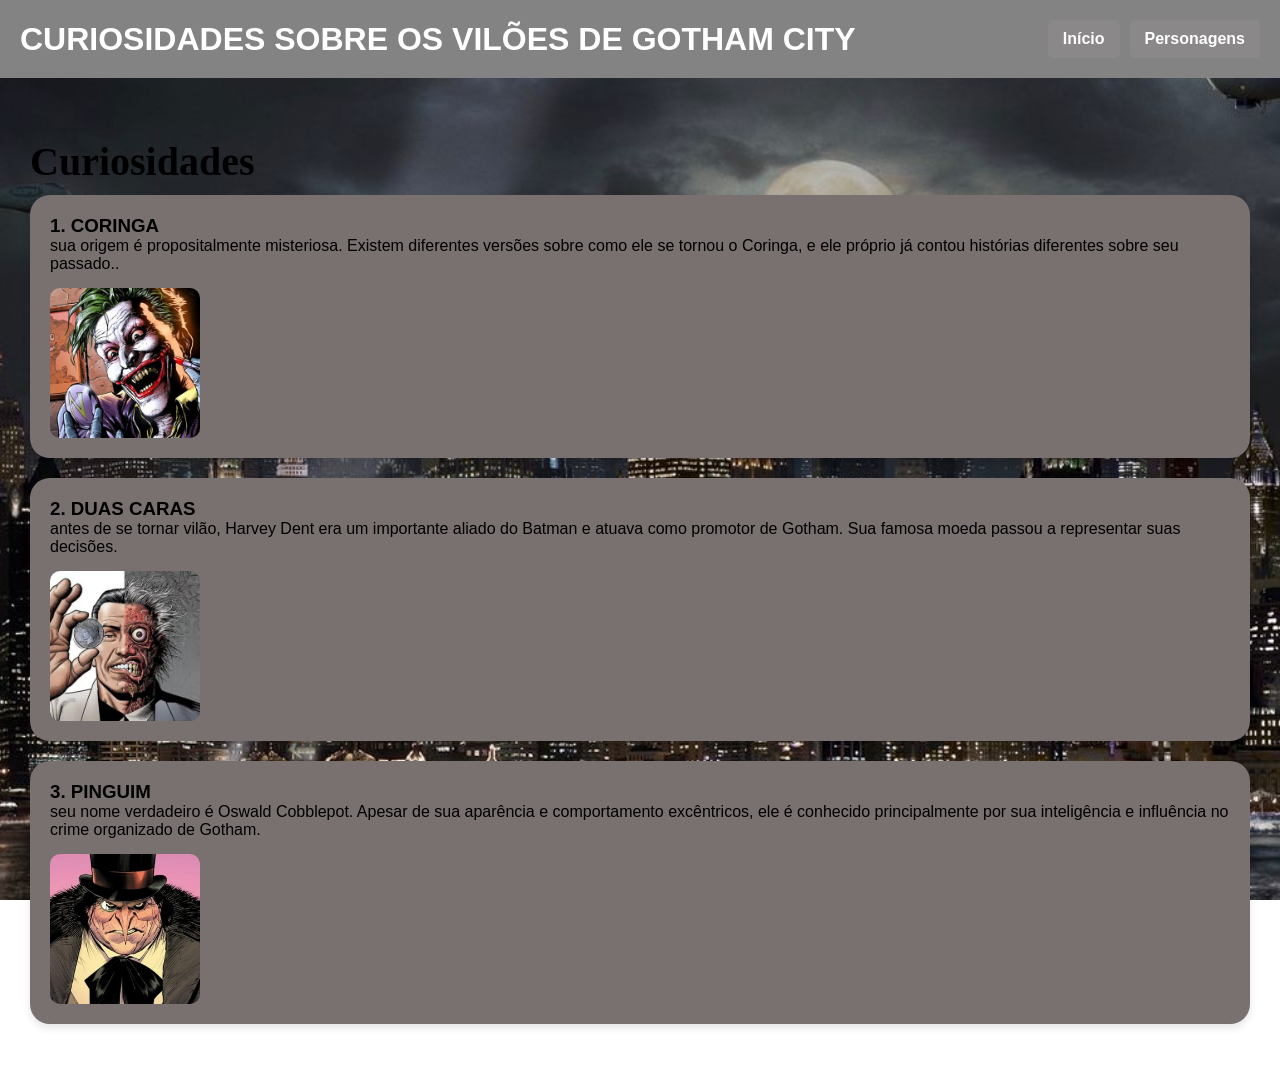
==== curiosidades.html @ 8631dda1 "first commit" ====
<!DOCTYPE html>
<html lang="pt-BR">
    <head>
        <meta charset="UTF-8" />
        <title>HERÓIS - Curiosidades</title>
        <link rel="stylesheet" href="../css/style.css" />
    </head>
    <body>
        <header>
            <h1>CURIOSIDADES SOBRE OS VILÕES DE GOTHAM CITY</h1>
            <div>
                <a href="../inicial.html">Início</a>
                <a href="personagens.html">Personagens</a>
            </div>
        </header>

        <main>
            <h2>Curiosidades</h2>
            <section id="curiosidades">
                <article>
                    <h3>1. CORINGA</h3>
                    <p>sua origem é propositalmente misteriosa. Existem diferentes versões sobre como ele se tornou o Coringa, e ele próprio já contou histórias diferentes sobre seu passado..</p>
                 
                       <img src="assets/image/batom.png" alt="imagem do Coringa"/>
                </article>

                <article>
                    <h3>2. DUAS CARAS</h3>
                    <p>antes de se tornar vilão, Harvey Dent era um importante aliado do Batman e atuava como promotor de Gotham. Sua famosa moeda passou a representar suas decisões.</p>
                     <img src="assets/image/carinha.png" alt="imagem do Cara"/>                    
                </article>

                <article>
                    <h3>3. PINGUIM</h3>
                    <p>seu nome verdadeiro é Oswald Cobblepot. Apesar de sua aparência e comportamento excêntricos, ele é conhecido principalmente por sua inteligência e influência no crime organizado de Gotham.</p>
                    <img src="assets/image/pingui.png" alt="imagem do Pinguim"/>
                </article>
            </section>
        </main>
    </body>
</html>
---- css/style.css ----
html {
    scroll-behavior: smooth;
}

* {
    padding: 0;
    margin: 0;
    box-sizing: border-box;
}

body {
    font-family: 'Franklin Gothic Medium', 'Arial Narrow', Arial, sans-serif;
    background-image: url("../assets/image/gotis.png");
    background-size: cover;
    background-position: center;
    background-attachment: fixed;
}

header {
    background-color: rgb(131, 131, 131);
    color: white;
    padding: 20px;
    margin-bottom: 30px;
    display: flex;
    justify-content: space-between;
    align-items: center;
}

header div {
    display: flex;
    gap: 10px;
}
main {
    padding: 30px;
}

#introducao {
    display: flex;
    flex-direction: row;
    gap: 30px;
    padding: 30px;
    background-color: rgb(94, 63, 63);
    align-items: center;
    justify-content: space-between;
    margin-top: 20px;
    border-radius: 20px;
}

#introducao article {
    display: flex;
    flex-direction: column;
    gap: 15px;
}

#introducao img {
    width: 500px;
    height: 350px;
    border-radius: 20px;
    object-fit: cover;
}

#sobre, #lancamentos, #destaques {
    margin-top: 40px;
}

#cards {
    display: flex;
    gap: 20px;
    justify-content: center;
    flex-wrap: wrap;
    margin-top: 20px;
}

.card {
    background-color: white;
    padding: 20px;
    width: 30%;
    border-radius: 20px;
    text-align: center;
}

.card img {
    width: 100%;
    border-radius: 20px;
    height: 300px;
    object-fit: cover;
    display: block;
    margin: 0 auto;
}

.card h3 {
    margin-top: 10px;
}

.card p {
    margin-top: 10px;
    font-weight: normal;
}

#curiosidades-principal {
    background-color: white;
    padding: 20px;
    border-radius: 20px;
    margin-top: 20px;
}

#curiosidades-principal article {
    margin-bottom: 15px;
}

#curiosidades-principal img {
    width: 200px;
    height: 200px;
    object-fit: cover;
    border-radius: 10px;
    margin-top: 15px;
}

a {
    color: white;
    background-color: #8a8888;
    padding: 10px 15px;
    font-weight: bold;
    text-decoration: none;
    display: inline-block;
    border-radius: 5px;
    transition: 0.3s;
}

a:hover {
    color: white;
    background-color: #720404;
}

h2 {
    font-size: 40px;
    font-family: Georgia, 'Times New Roman', Times, serif;
    margin-bottom: 10px;
}

footer {
    text-align: center;
    padding: 20px;
    margin-top: 40px;
    background-color: rgb(200, 200, 200);
}

#curiosidades img {
    width: 150px;
    height: 150px;
    object-fit: cover;
    border-radius: 10px;
    margin-top: 15px;
    display:block;
}

#curiosidades article {
    background-color: rgb(121, 112, 112);
    padding: 20px;
    border-radius: 20px;
    margin-bottom: 20px;
    box-shadow: 0 4px 8px rgba(0, 0, 0, 0.1);
}
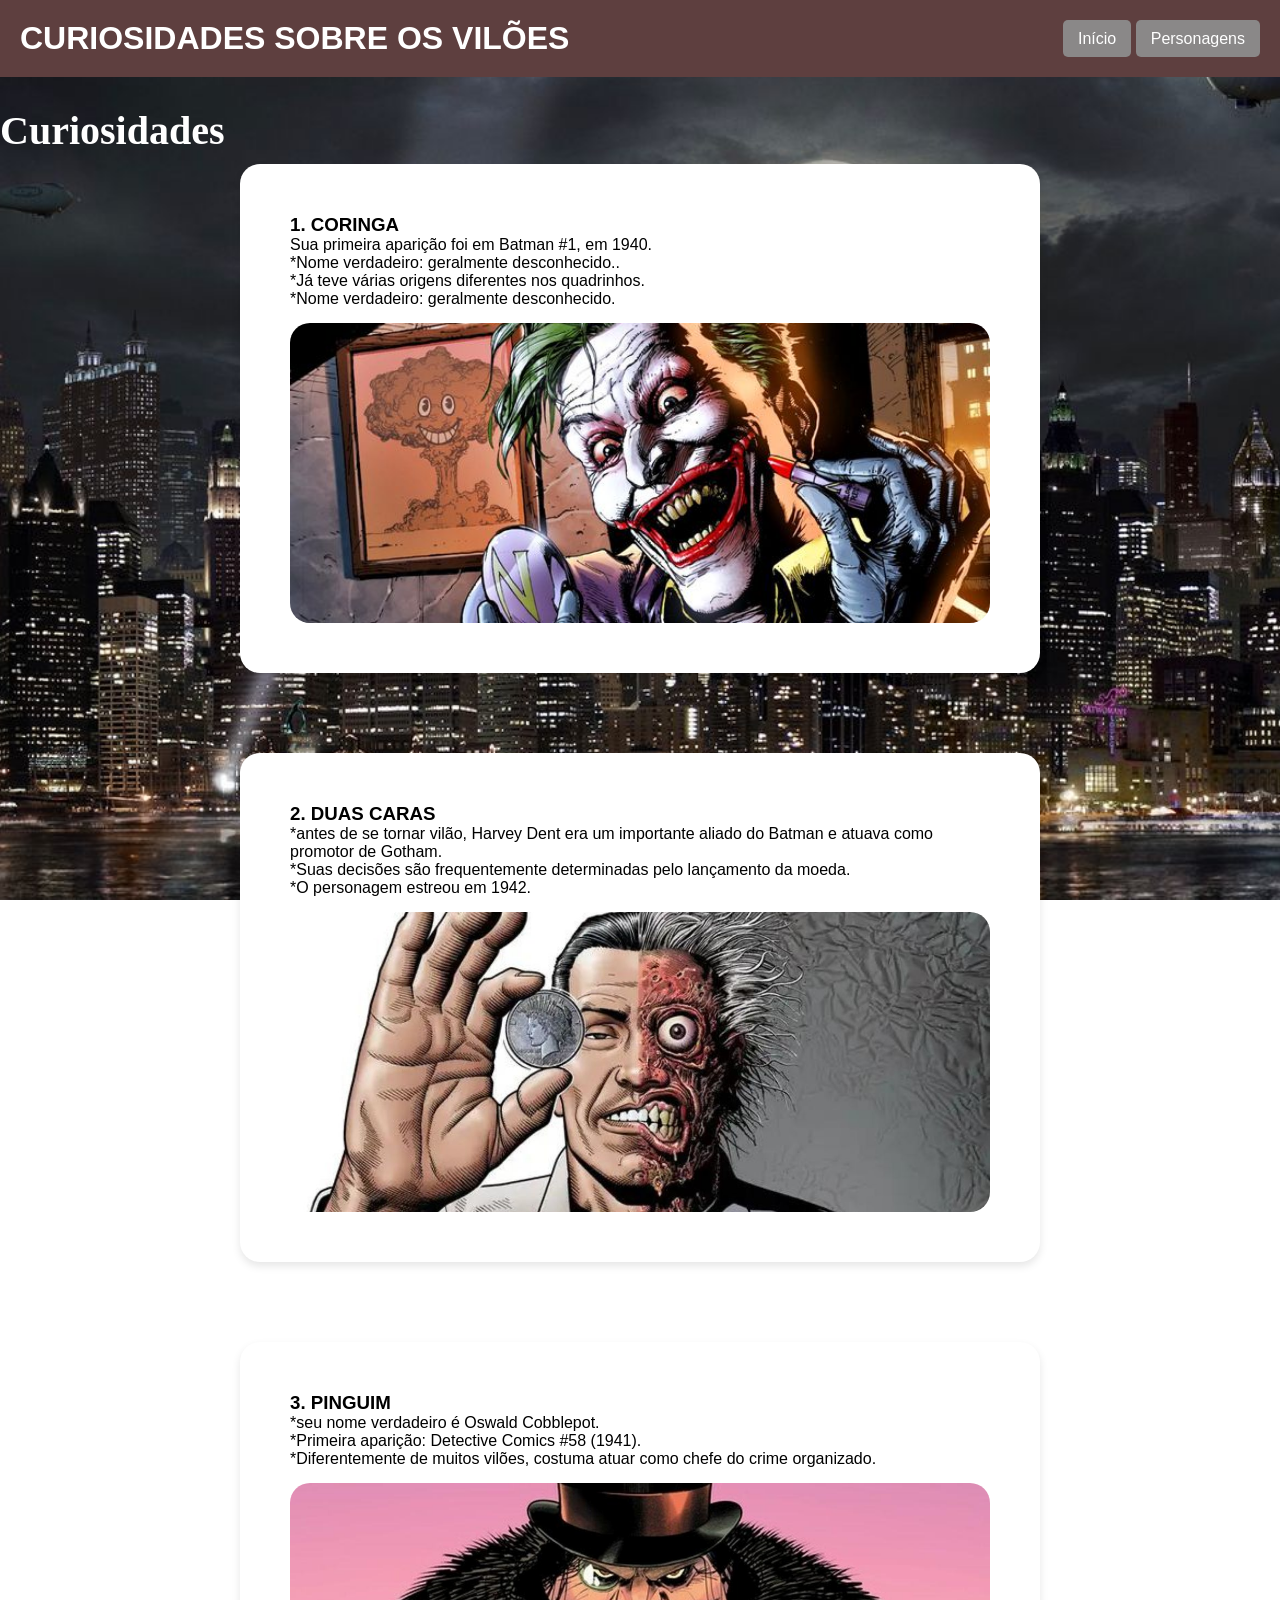
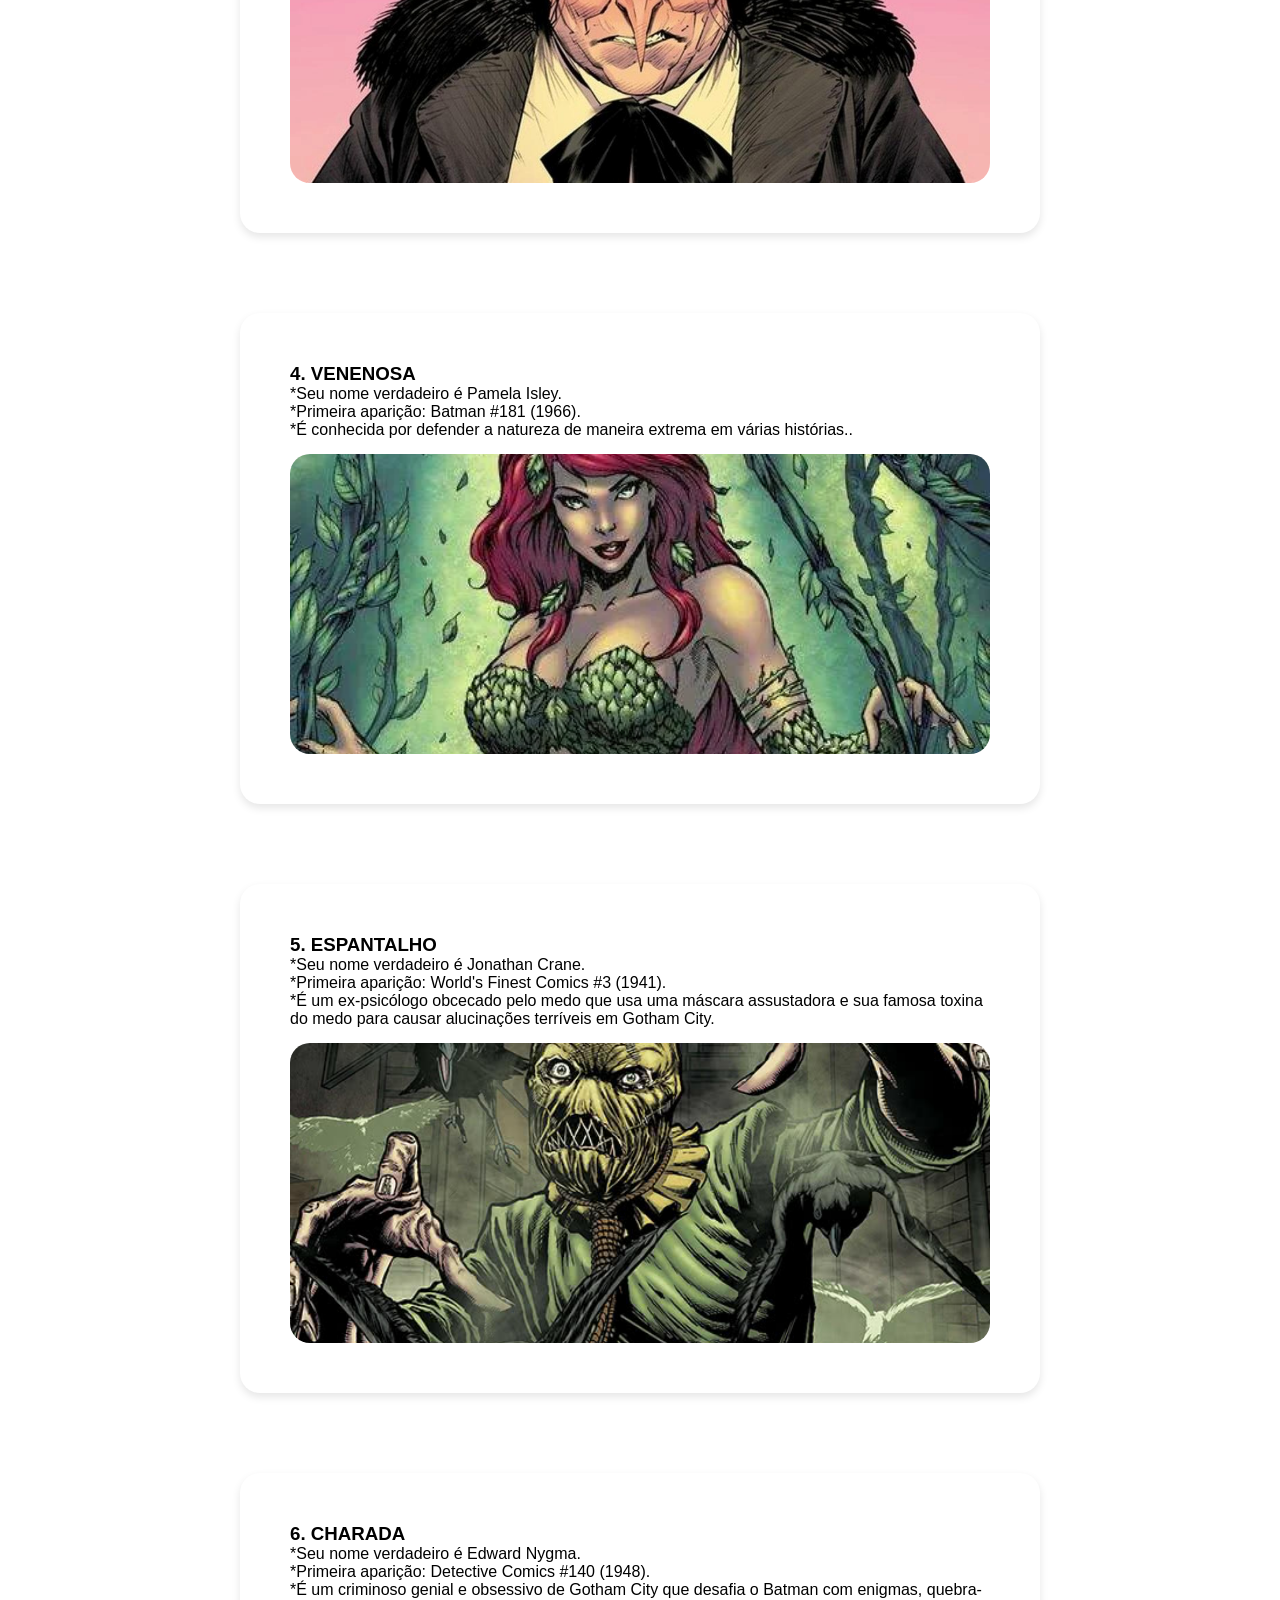
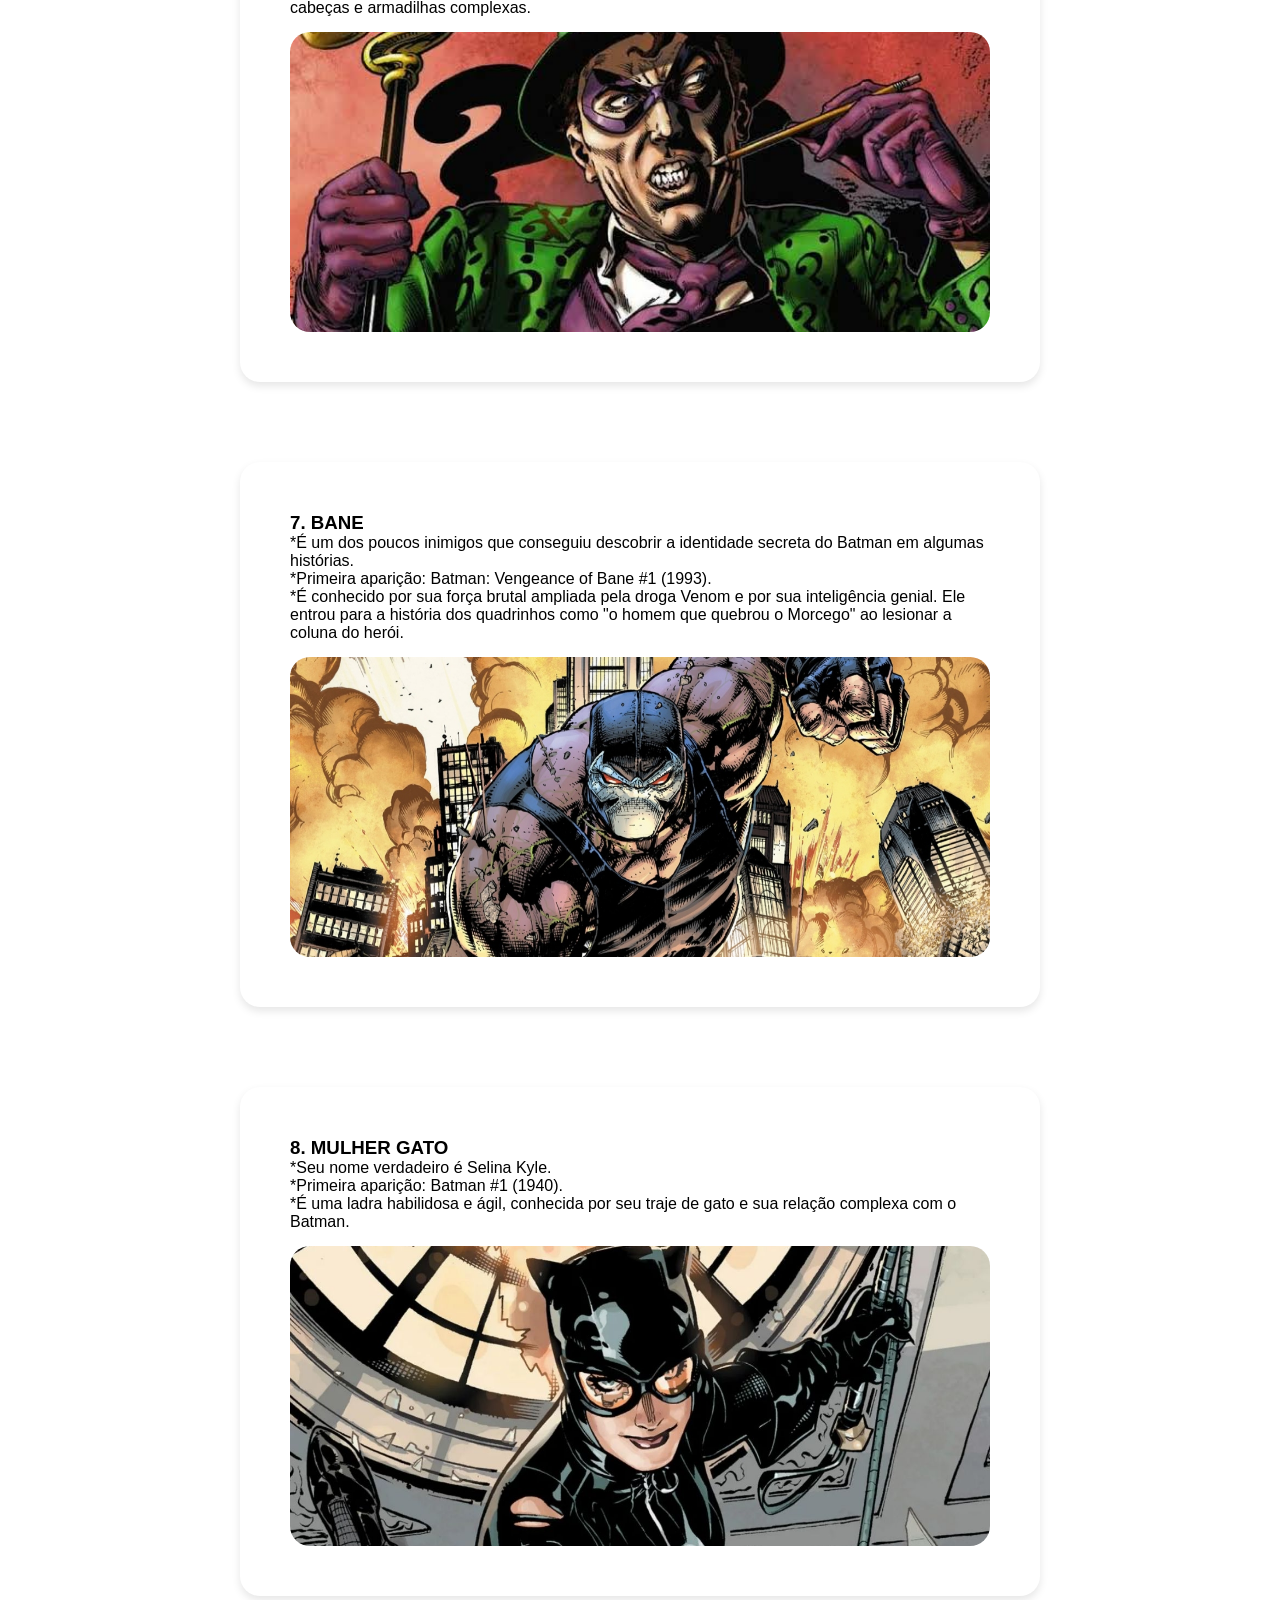
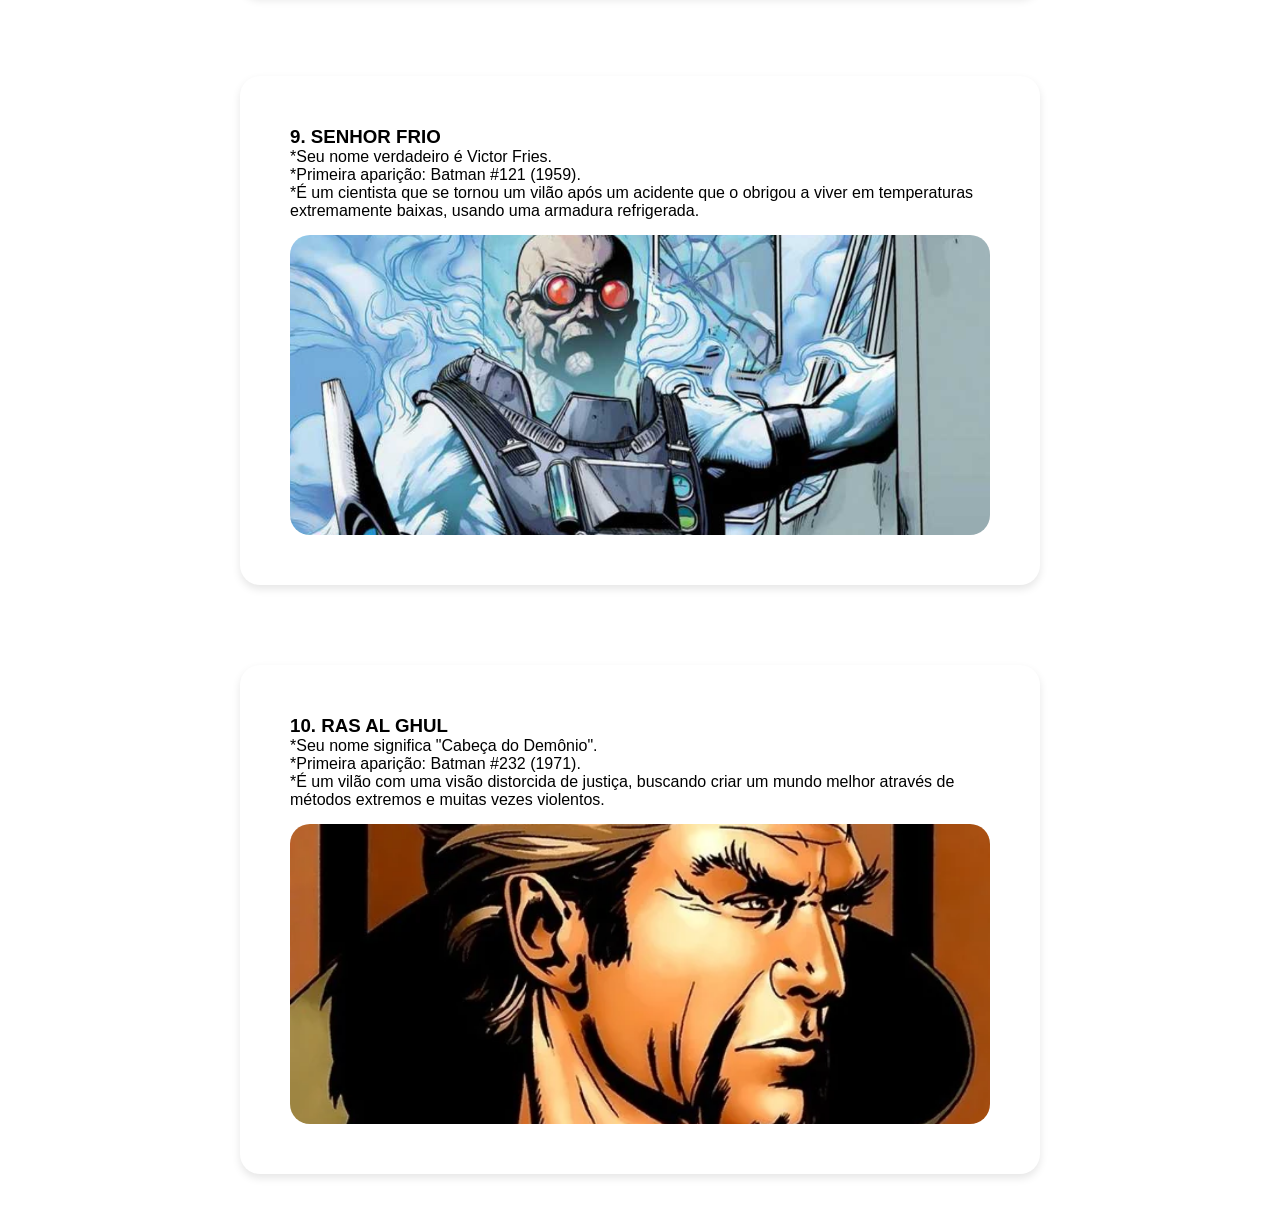
==== commit 081a5392: "ajuste e correções" ====
--- a/curiosidades.html
+++ b/curiosidades.html
@@ -3,13 +3,13 @@
     <head>
         <meta charset="UTF-8" />
         <title>HERÓIS - Curiosidades</title>
-        <link rel="stylesheet" href="../css/style.css" />
+        <link rel="stylesheet" href="css/curiosidades.css" />
     </head>
     <body>
         <header>
-            <h1>CURIOSIDADES SOBRE OS VILÕES DE GOTHAM CITY</h1>
+            <h1>CURIOSIDADES SOBRE OS VILÕES</h1>
             <div>
-                <a href="../inicial.html">Início</a>
+                <a href="inicial.html">Início</a>
                 <a href="personagens.html">Personagens</a>
             </div>
         </header>
@@ -19,23 +19,87 @@
             <section id="curiosidades">
                 <article>
                     <h3>1. CORINGA</h3>
-                    <p>sua origem é propositalmente misteriosa. Existem diferentes versões sobre como ele se tornou o Coringa, e ele próprio já contou histórias diferentes sobre seu passado..</p>
+                    <p>Sua primeira aparição foi em Batman #1, em 1940.</p>
+                <p>*Nome verdadeiro: geralmente desconhecido..</p>
+                <p>*Já teve várias origens diferentes nos quadrinhos.</p>
+                <p>*Nome verdadeiro: geralmente desconhecido.</p>
+
                  
                        <img src="assets/image/batom.png" alt="imagem do Coringa"/>
                 </article>
 
                 <article>
                     <h3>2. DUAS CARAS</h3>
-                    <p>antes de se tornar vilão, Harvey Dent era um importante aliado do Batman e atuava como promotor de Gotham. Sua famosa moeda passou a representar suas decisões.</p>
+                    <p>*antes de se tornar vilão, Harvey Dent era um importante aliado do Batman e atuava como promotor de Gotham. </p>
+                    <p>*Suas decisões são frequentemente determinadas pelo lançamento da moeda.</p>
+                    <p>*O personagem estreou em 1942.</p>
                      <img src="assets/image/carinha.png" alt="imagem do Cara"/>                    
                 </article>
 
                 <article>
                     <h3>3. PINGUIM</h3>
-                    <p>seu nome verdadeiro é Oswald Cobblepot. Apesar de sua aparência e comportamento excêntricos, ele é conhecido principalmente por sua inteligência e influência no crime organizado de Gotham.</p>
+                    <p>*seu nome verdadeiro é Oswald Cobblepot.</p>
+                    <p>*Primeira aparição: Detective Comics #58 (1941).</p>
+                    <p>*Diferentemente de muitos vilões, costuma atuar como chefe do crime organizado.</p>
                     <img src="assets/image/pingui.png" alt="imagem do Pinguim"/>
                 </article>
-            </section>
+
+                <article>
+                    <h3>4. VENENOSA</h3>
+                    <p>*Seu nome verdadeiro é Pamela Isley.</p>
+                    <p>*Primeira aparição: Batman #181 (1966).</p>
+                    <p>*É conhecida por defender a natureza de maneira extrema em várias histórias..</p>
+                    <img src="assets/image/venenosa.png" alt="imagem da Venenosa"/>
+                </article>
+
+                <article>
+                    <h3>5. ESPANTALHO</h3>
+                    <p>*Seu nome verdadeiro é Jonathan Crane.</p>
+                    <p>*Primeira aparição: World's Finest Comics #3 (1941).</p>
+                    <p>*É um ex-psicólogo obcecado pelo medo que usa uma máscara assustadora e sua famosa toxina do medo para causar alucinações terríveis em Gotham City.</p>
+                    <img src="assets/image/espanta.png" alt="imagem do Espantalho"/>
+                </article>
+
+                <article>
+                    <h3>6. CHARADA</h3>
+                    <p>*Seu nome verdadeiro é Edward Nygma.</p>
+                    <p>*Primeira aparição: Detective Comics #140 (1948).</p>
+                    <p>*É um criminoso genial e obsessivo de Gotham City que desafia o Batman com enigmas, quebra-cabeças e armadilhas complexas.</p>
+                    <img src="assets/image/charada.png" alt="imagem do Charada"/>
+                </article>
+                
+                <article>
+                    <h3>7. BANE</h3>
+                    <p>*É um dos poucos inimigos que conseguiu descobrir a identidade secreta do Batman em algumas histórias.</p>
+                    <p>*Primeira aparição: Batman: Vengeance of Bane #1 (1993).</p>
+                    <p>*É conhecido por sua força brutal ampliada pela droga Venom e por sua inteligência genial. Ele entrou para a história dos quadrinhos como "o homem que quebrou o Morcego" ao lesionar a coluna do herói.</p>
+                    <img src="assets/image/bane.png" alt="imagem do Bane"/>
+                </article>  
+                        
+                <article>
+                    <h3>8. MULHER GATO</h3>
+                    <p>*Seu nome verdadeiro é Selina Kyle.</p>
+                    <p>*Primeira aparição: Batman #1 (1940).</p>
+                    <p>*É uma ladra habilidosa e ágil, conhecida por seu traje de gato e sua relação complexa com o Batman.</p>
+                    <img src="assets/image/gata.png" alt="imagem da Mulher Gato"/>
+                </article>
+<article>
+                    <h3>9. SENHOR FRIO</h3>
+                    <p>*Seu nome verdadeiro é Victor Fries.</p>
+                    <p>*Primeira aparição: Batman #121 (1959).</p>
+                    <p>*É um cientista que se tornou um vilão após um acidente que o obrigou a viver em temperaturas extremamente baixas, usando uma armadura refrigerada.</p>
+                    <img src="assets/image/frio.png" alt="imagem do Senhor Frio"/>
+
+                </article>
+                <article>
+                    
+                <h3>10. RAS AL GHUL</h3>
+                <p>*Seu nome significa "Cabeça do Demônio".</p>
+                <p>*Primeira aparição: Batman #232 (1971).</p>
+                <p>*É um vilão com uma visão distorcida de justiça, buscando criar um mundo melhor através de métodos extremos e muitas vezes violentos.</p>
+                <img src="assets/image/ras.png" alt="imagem do Ras Al Ghul"/>
+                </article>
+
         </main>
     </body>
 </html>
--- a/css/curiosidades.css
+++ b/css/curiosidades.css
@@ -0,0 +1,122 @@
+html {
+    scroll-behavior: smooth;
+}
+
+* {
+    padding: 0;
+    margin: 0;
+    box-sizing: border-box;
+}
+
+body {
+    font-family: 'Franklin Gothic Medium', 'Arial Narrow', Arial, sans-serif;
+    background-image: url("../assets/image/gotis.png");
+    background-size: cover;
+    background-position: center;
+    background-attachment: fixed;
+}
+
+header {
+    background-color:rgb(94, 63, 63);
+    color: white;
+    padding: 20px;
+    margin-bottom: 30px;
+    display: flex;
+    justify-content: space-between;
+    align-items: center;
+}
+
+
+
+
+.card h3 {
+    margin-top: 10px;
+}
+
+.card p {
+    margin-top: 10px;
+    font-weight: normal;
+}
+
+#curiosidades-principal {
+    background-color: white;
+    padding: 20px;
+    border-radius: 20px;
+    margin-top: 20px;
+}
+
+#curiosidades-principal article {
+    margin-bottom: 15px;
+}
+
+#curiosidades-principal img {
+    width: 200px;
+    height: 200px;
+    object-fit: cover;
+    border-radius: 10px;
+    margin-top: 15px;
+}
+
+a {
+    color: white;
+    background-color: #8a8888;
+    padding: 10px 15px;
+    font-weight: oswald, sans-serif;
+    text-decoration: none;
+    border-radius: 5px;
+    transition: 0.3s;
+}
+
+
+a:hover {
+    color: white;
+    background-color: #720404;
+}
+
+h2 {
+    font-size: 40px;
+    font-family: Georgia, 'Times New Roman', Times, serif;
+    margin-bottom: 10px;
+}
+
+footer {
+    text-align: center;
+    padding: 20px;
+    margin-top: 40px;
+    background-color: rgb(200, 200, 200);
+}
+
+#curiosidades img {
+    width: 700px;
+    height: 300px;
+    object-fit: cover;
+    border-radius: 20px;
+    margin-top: 15px;
+     Display: flex;
+    flex-wrap: wrap;
+    gap: 20px;
+}
+
+#curiosidades {
+    display: flex;
+    flex-wrap: wrap;
+    gap: 30px;
+    justify-content: center;
+}
+
+#curiosidades article {
+    background-color: rgb(255, 255, 255);
+    padding: 50px;
+    border-radius: 20px;
+    margin-bottom: 50px;
+    box-shadow: 0 4px 8px rgba(0, 0, 0, 0.1);
+    Width: 800px;
+    
+}
+
+h2 {
+    font-size: 40px;
+    font-family: Georgia, 'Times New Roman', Times, serif;
+    margin-bottom: 10px;
+    color: rgb(255, 255, 255);
+}
